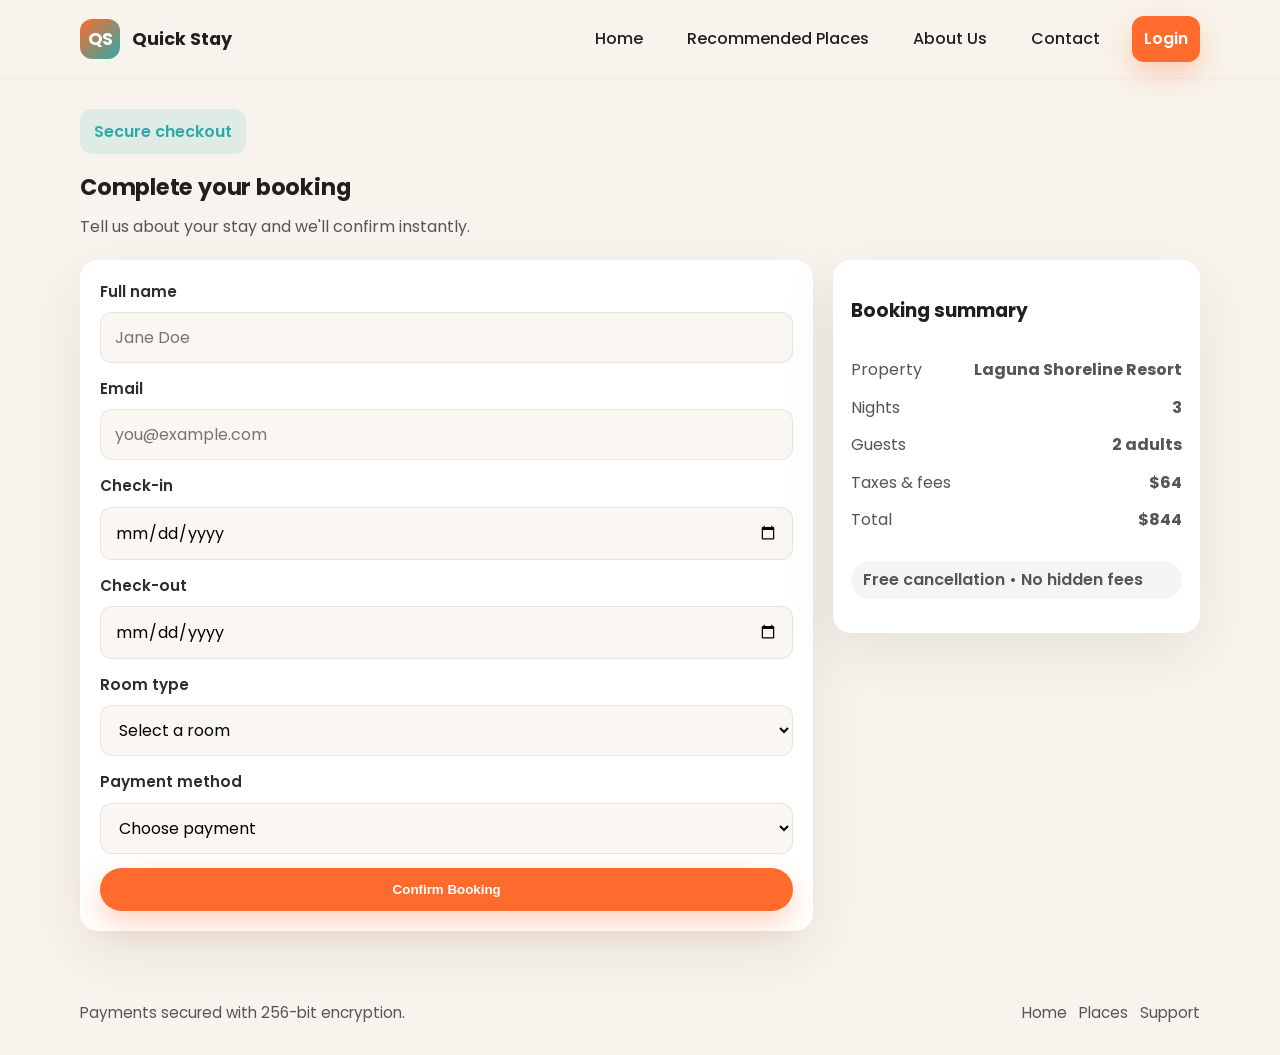
==== booking.html @ 5585d836 "Add Quick Stay multi-page frontend" ====
<!DOCTYPE html>
<html lang="en">
<head>
  <meta charset="UTF-8" />
  <meta name="viewport" content="width=device-width, initial-scale=1.0" />
  <title>Quick Stay | Booking</title>
  <link rel="preconnect" href="https://fonts.googleapis.com" />
  <link rel="preconnect" href="https://fonts.gstatic.com" crossorigin />
  <link href="https://fonts.googleapis.com/css2?family=Poppins:wght@300;400;600;700&display=swap" rel="stylesheet" />
  <link rel="stylesheet" href="assets/styles.css" />
</head>
<body>
  <header class="navbar">
    <div class="container inner">
      <div class="brand">
        <div class="logo" aria-hidden="true">QS</div>
        <span>Quick Stay</span>
      </div>
      <nav class="nav-links" aria-label="Primary">
        <a href="index.html">Home</a>
        <a href="places.html">Recommended Places</a>
        <a href="about.html">About Us</a>
        <a href="contact.html">Contact</a>
        <a class="btn btn-primary" href="booking.html" aria-current="page">Login</a>
      </nav>
    </div>
  </header>

  <main class="container section">
    <div class="badge" data-reveal>Secure checkout</div>
    <h1 class="section-title">Complete your booking</h1>
    <p class="section-subtitle">Tell us about your stay and we'll confirm instantly.</p>

    <div class="split">
      <form id="bookingForm" class="card form-card" aria-label="Booking form">
        <div class="field">
          <label for="name">Full name</label>
          <input id="name" name="name" type="text" placeholder="Jane Doe" required />
        </div>
        <div class="field">
          <label for="email">Email</label>
          <input id="email" name="email" type="email" placeholder="you@example.com" required />
        </div>
        <div class="field">
          <label for="checkin">Check-in</label>
          <input id="checkin" name="checkin" type="date" required />
        </div>
        <div class="field">
          <label for="checkout">Check-out</label>
          <input id="checkout" name="checkout" type="date" required />
        </div>
        <div class="field">
          <label for="room">Room type</label>
          <select id="room" name="room" required>
            <option value="">Select a room</option>
            <option>Oceanview Deluxe Suite</option>
            <option>Signature City Studio</option>
            <option>Garden Pool Villa</option>
          </select>
        </div>
        <div class="field">
          <label for="payment">Payment method</label>
          <select id="payment" name="payment" required>
            <option value="">Choose payment</option>
            <option>Visa •••• 2456</option>
            <option>Mastercard •••• 8831</option>
            <option>Pay at property</option>
          </select>
        </div>
        <button class="btn btn-primary" type="submit">Confirm Booking</button>
      </form>

      <aside class="card sidebar" data-reveal id="bookingSummary" aria-live="polite">
        <h3>Booking summary</h3>
        <div class="summary-row"><span>Property</span><strong>Laguna Shoreline Resort</strong></div>
        <div class="summary-row"><span>Nights</span><strong>3</strong></div>
        <div class="summary-row"><span>Guests</span><strong>2 adults</strong></div>
        <div class="summary-row"><span>Taxes & fees</span><strong>$64</strong></div>
        <div class="summary-row"><span>Total</span><strong>$844</strong></div>
        <p class="tag">Free cancellation • No hidden fees</p>
      </aside>
    </div>
  </main>

  <footer class="footer">
    <div class="container rows">
      <div>Payments secured with 256-bit encryption.</div>
      <div style="display:flex; gap:12px;">
        <a href="index.html">Home</a>
        <a href="places.html">Places</a>
        <a href="contact.html">Support</a>
      </div>
    </div>
  </footer>
  <script src="assets/app.js"></script>
</body>
</html>
---- assets/styles.css ----
:root {
  --bg: #f8f4ed;
  --card: #ffffff;
  --text: #1f1f1f;
  --muted: #555555;
  --accent: #ff6b2c;
  --teal: #2daaa8;
  --shadow: 0 20px 60px rgba(0, 0, 0, 0.08);
  --radius: 18px;
}

* {
  box-sizing: border-box;
}

body {
  margin: 0;
  font-family: "Poppins", system-ui, -apple-system, sans-serif;
  background: var(--bg);
  color: var(--text);
  line-height: 1.6;
  -webkit-font-smoothing: antialiased;
}

a {
  color: inherit;
  text-decoration: none;
}

img {
  max-width: 100%;
  display: block;
}

.container {
  width: min(1120px, 92vw);
  margin: 0 auto;
}

.card {
  background: var(--card);
  border-radius: var(--radius);
  box-shadow: var(--shadow);
}

.navbar {
  position: sticky;
  top: 0;
  z-index: 20;
  background: rgba(248, 244, 237, 0.94);
  backdrop-filter: blur(10px);
  border-bottom: 1px solid rgba(0, 0, 0, 0.04);
}

.navbar .inner {
  display: flex;
  align-items: center;
  justify-content: space-between;
  padding: 16px 0;
}

.brand {
  display: flex;
  align-items: center;
  gap: 12px;
  font-weight: 700;
  font-size: 1.1rem;
}

.brand .logo {
  width: 40px;
  height: 40px;
  border-radius: 12px;
  background: linear-gradient(135deg, var(--accent), var(--teal));
  display: grid;
  place-items: center;
  color: white;
  font-weight: 700;
  letter-spacing: -1px;
}

.nav-links {
  display: flex;
  align-items: center;
  gap: 20px;
  font-weight: 500;
}

.nav-links a {
  padding: 10px 12px;
  border-radius: 12px;
  transition: all 0.2s ease;
}

.nav-links a:hover,
.nav-links a.active {
  background: rgba(0, 0, 0, 0.04);
}

.btn {
  display: inline-flex;
  align-items: center;
  justify-content: center;
  gap: 8px;
  padding: 14px 20px;
  border-radius: 999px;
  border: none;
  cursor: pointer;
  font-weight: 600;
  transition: transform 0.15s ease, box-shadow 0.15s ease, background 0.2s ease;
}

.btn:focus-visible {
  outline: 2px solid var(--teal);
  outline-offset: 3px;
}

.btn-primary {
  background: var(--accent);
  color: white;
  box-shadow: 0 12px 30px rgba(255, 107, 44, 0.3);
}

.btn-primary:hover {
  transform: translateY(-1px);
  box-shadow: 0 16px 30px rgba(255, 107, 44, 0.35);
}

.btn-ghost {
  background: rgba(0, 0, 0, 0.05);
  color: var(--text);
}

.hero {
  padding: 32px 0 40px;
}

.hero-grid {
  display: grid;
  grid-template-columns: repeat(auto-fit, minmax(300px, 1fr));
  gap: 26px;
  align-items: center;
}

.hero h1 {
  font-size: clamp(32px, 5vw, 46px);
  margin: 0 0 14px;
  line-height: 1.15;
}

.hero h1 em {
  color: var(--teal);
  font-style: italic;
  font-weight: 700;
}

.hero p {
  color: var(--muted);
  margin-bottom: 20px;
}

.hero-visual {
  position: relative;
}

.hero-visual img {
  border-radius: 26px;
  box-shadow: var(--shadow);
  width: 100%;
  height: 100%;
  object-fit: cover;
  transform: translateZ(0);
  transition: transform 0.3s ease, box-shadow 0.3s ease;
}

.hero-visual:hover img {
  transform: translateY(-4px);
  box-shadow: 0 28px 80px rgba(0, 0, 0, 0.18);
}

.badge {
  display: inline-flex;
  align-items: center;
  gap: 6px;
  padding: 10px 14px;
  background: rgba(45, 170, 168, 0.12);
  color: var(--teal);
  border-radius: 12px;
  font-weight: 600;
  margin-bottom: 16px;
}

.search-card {
  margin-top: 26px;
  padding: 18px;
  display: grid;
  gap: 14px;
  grid-template-columns: repeat(auto-fit, minmax(180px, 1fr));
  align-items: end;
}

.field {
  display: flex;
  flex-direction: column;
  gap: 8px;
  font-weight: 600;
  color: #2d2d2d;
}

.field label {
  font-size: 0.95rem;
}

.field input,
.field select,
.field textarea {
  width: 100%;
  padding: 12px 14px;
  border-radius: 12px;
  border: 1px solid rgba(0, 0, 0, 0.08);
  background: #faf7f2;
  font-family: inherit;
  font-size: 1rem;
  transition: border-color 0.15s ease, box-shadow 0.15s ease;
}

.field textarea {
  min-height: 120px;
  resize: vertical;
}

.field input:focus,
.field select:focus,
.field textarea:focus {
  outline: none;
  border-color: var(--teal);
  box-shadow: 0 0 0 4px rgba(45, 170, 168, 0.15);
}

.search-results {
  margin-top: 12px;
  color: var(--teal);
  font-weight: 600;
}

.section-title {
  margin: 0 0 14px;
  font-size: 1.4rem;
  letter-spacing: -0.01em;
}

.section-subtitle {
  margin-top: -6px;
  margin-bottom: 20px;
  color: var(--muted);
}

.grid {
  display: grid;
  gap: 16px;
}

.grid-3 {
  grid-template-columns: repeat(auto-fit, minmax(240px, 1fr));
}

.hotel-card {
  display: flex;
  flex-direction: column;
  overflow: hidden;
  transition: transform 0.2s ease, box-shadow 0.2s ease;
}

.hotel-card:hover {
  transform: translateY(-6px);
  box-shadow: 0 26px 80px rgba(0, 0, 0, 0.14);
}

.hotel-card img {
  height: 170px;
  object-fit: cover;
}

.card-body {
  padding: 16px;
  display: grid;
  gap: 10px;
}

.card-meta {
  display: flex;
  justify-content: space-between;
  align-items: center;
  color: var(--muted);
  font-size: 0.95rem;
}

.price {
  font-weight: 700;
  color: var(--text);
}

.rating {
  color: #f6b63f;
  font-weight: 700;
}

.amenities {
  display: grid;
  grid-template-columns: repeat(auto-fit, minmax(160px, 1fr));
  gap: 12px;
}

.amenity {
  background: rgba(0, 0, 0, 0.03);
  padding: 12px;
  border-radius: 14px;
  display: flex;
  align-items: center;
  gap: 10px;
  font-weight: 600;
}

.sidebar {
  position: sticky;
  top: 90px;
  padding: 18px;
  display: grid;
  gap: 12px;
  align-self: start;
}

.summary-row {
  display: flex;
  justify-content: space-between;
  color: var(--muted);
}

.carousel {
  position: relative;
  overflow: hidden;
  border-radius: 18px;
}

.carousel img {
  width: 100%;
  height: 320px;
  object-fit: cover;
}

.carousel button {
  position: absolute;
  top: 50%;
  transform: translateY(-50%);
  background: rgba(0, 0, 0, 0.5);
  color: white;
  border: none;
  width: 40px;
  height: 40px;
  border-radius: 50%;
  cursor: pointer;
  display: grid;
  place-items: center;
}

.carousel button.prev {
  left: 12px;
}

.carousel button.next {
  right: 12px;
}

.section {
  padding: 30px 0 10px;
}

.split {
  display: grid;
  grid-template-columns: 2fr 1fr;
  gap: 20px;
}

.footer {
  margin-top: 40px;
  padding: 20px 0 30px;
  color: var(--muted);
  font-size: 0.95rem;
}

.footer .rows {
  display: flex;
  justify-content: space-between;
  flex-wrap: wrap;
  gap: 14px;
}

.form-card {
  padding: 20px;
  display: grid;
  gap: 14px;
}

.map-placeholder {
  height: 260px;
  border-radius: 18px;
  background: linear-gradient(135deg, rgba(45, 170, 168, 0.12), rgba(255, 107, 44, 0.12));
  display: grid;
  place-items: center;
  color: var(--muted);
  font-weight: 600;
}

.staggered-images {
  display: grid;
  grid-template-columns: repeat(auto-fit, minmax(220px, 1fr));
  gap: 14px;
}

.staggered-images img:nth-child(2) {
  margin-top: 20px;
}

.tag {
  display: inline-flex;
  align-items: center;
  padding: 6px 12px;
  border-radius: 999px;
  background: rgba(0, 0, 0, 0.04);
  font-weight: 600;
  color: var(--muted);
}

.error {
  color: #d93025;
  font-weight: 600;
}

.success {
  color: var(--teal);
  font-weight: 700;
}

@media (max-width: 900px) {
  .navbar .inner {
    flex-direction: column;
    align-items: flex-start;
    gap: 12px;
  }

  .split {
    grid-template-columns: 1fr;
  }

  .sidebar {
    position: static;
  }
}

@media (max-width: 640px) {
  .nav-links {
    flex-wrap: wrap;
  }

  .search-card {
    grid-template-columns: 1fr;
  }

  .hotel-card img {
    height: 200px;
  }
}
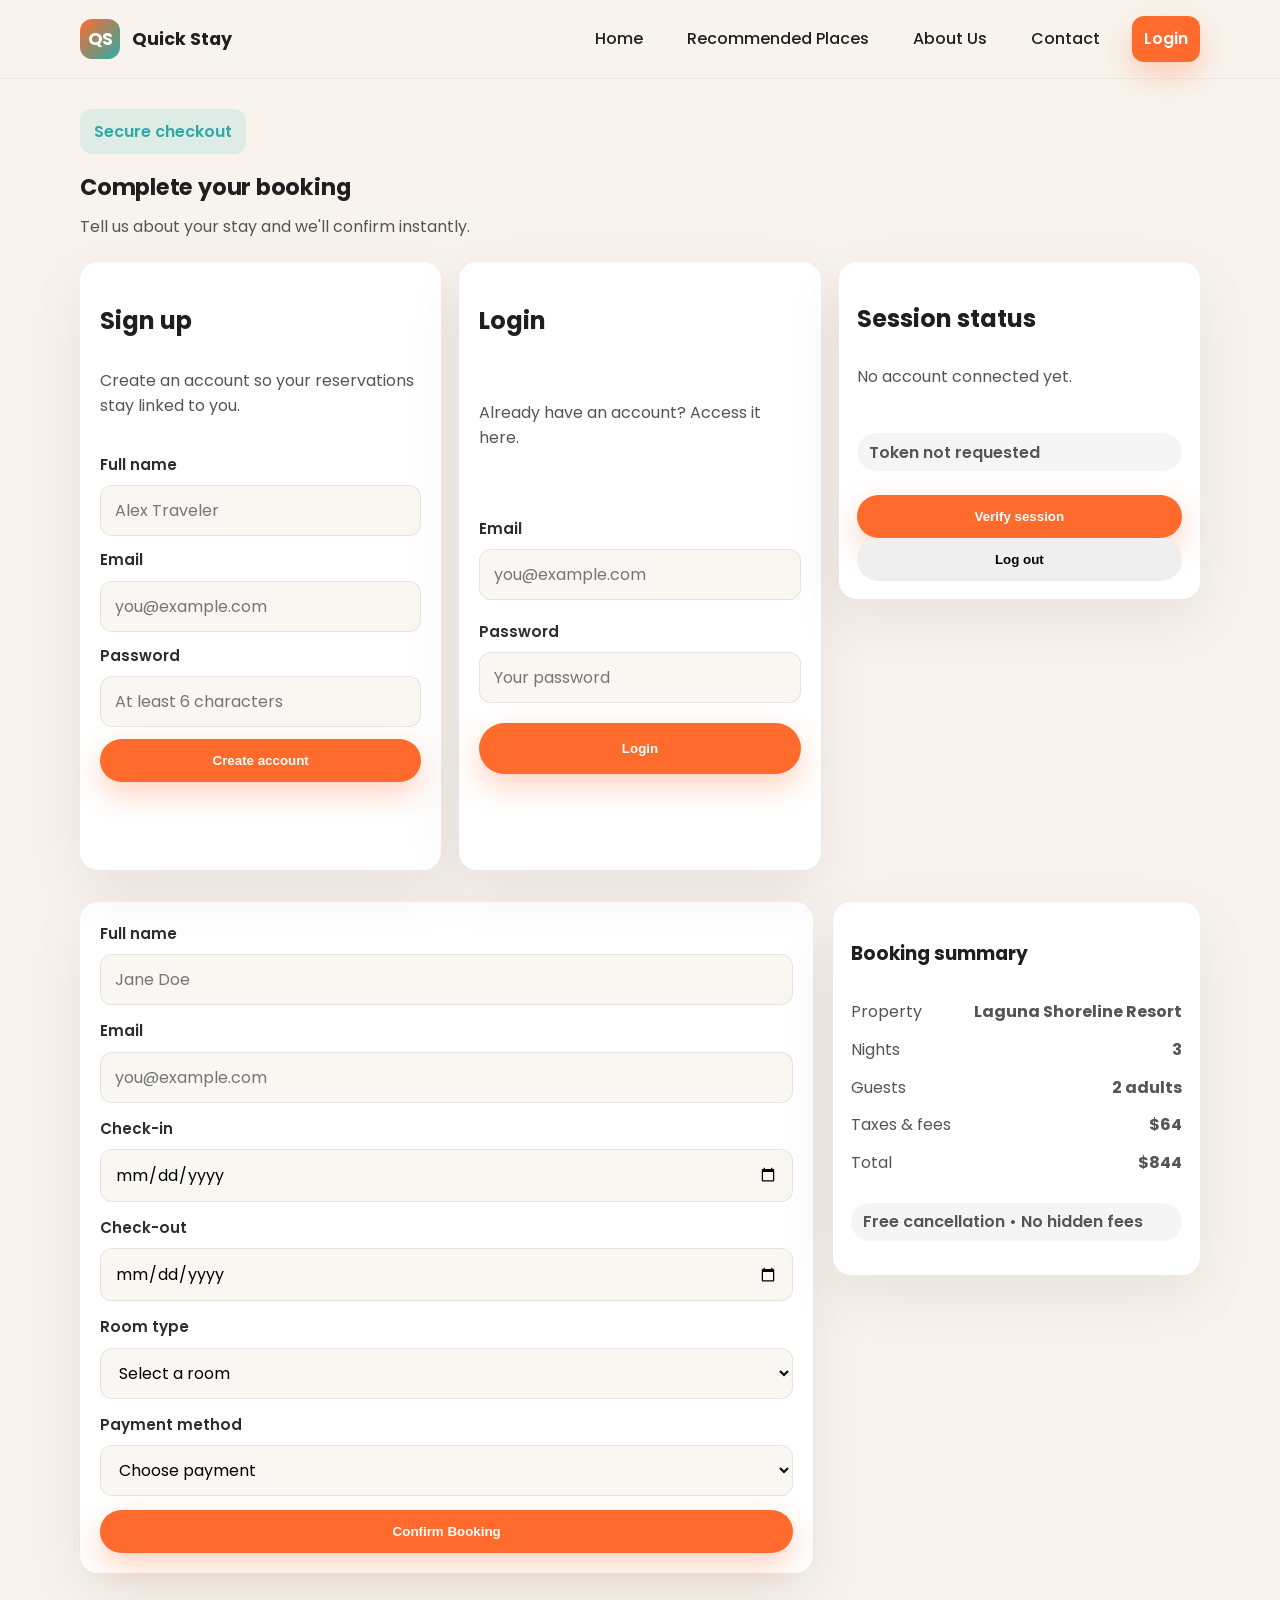
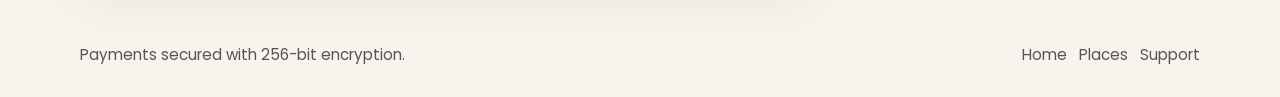
==== commit 7220fbef: "Add local auth backend and refresh homepage visuals" ====
--- a/booking.html
+++ b/booking.html
@@ -30,6 +30,57 @@
     <div class="badge" data-reveal>Secure checkout</div>
     <h1 class="section-title">Complete your booking</h1>
     <p class="section-subtitle">Tell us about your stay and we'll confirm instantly.</p>
+
+    <section class="auth-grid" aria-label="Account creation and login">
+      <article class="card form-card" data-reveal>
+        <h2>Sign up</h2>
+        <p class="section-subtitle">Create an account so your reservations stay linked to you.</p>
+        <form id="signupForm" class="stacked" aria-label="Sign up form">
+          <div class="field">
+            <label for="signupName">Full name</label>
+            <input id="signupName" name="name" type="text" required placeholder="Alex Traveler" />
+          </div>
+          <div class="field">
+            <label for="signupEmail">Email</label>
+            <input id="signupEmail" name="email" type="email" required placeholder="you@example.com" />
+          </div>
+          <div class="field">
+            <label for="signupPassword">Password</label>
+            <input id="signupPassword" name="password" type="password" required minlength="6" placeholder="At least 6 characters" />
+          </div>
+          <button type="submit" class="btn btn-primary">Create account</button>
+          <p id="signupStatus" class="form-status" aria-live="polite"></p>
+        </form>
+      </article>
+
+      <article class="card form-card" data-reveal>
+        <h2>Login</h2>
+        <p class="section-subtitle">Already have an account? Access it here.</p>
+        <form id="loginForm" class="stacked" aria-label="Login form">
+          <div class="field">
+            <label for="loginEmail">Email</label>
+            <input id="loginEmail" name="email" type="email" required placeholder="you@example.com" />
+          </div>
+          <div class="field">
+            <label for="loginPassword">Password</label>
+            <input id="loginPassword" name="password" type="password" required placeholder="Your password" />
+          </div>
+          <button type="submit" class="btn btn-primary">Login</button>
+          <p id="loginStatus" class="form-status" aria-live="polite"></p>
+        </form>
+      </article>
+
+      <article class="card sidebar" data-reveal id="profilePanel" aria-live="polite">
+        <h2>Session status</h2>
+        <p id="authStatus" class="section-subtitle">No account connected yet.</p>
+        <div class="summary-row" id="profileDetails"></div>
+        <div class="tag" id="tokenStatus">Token not requested</div>
+        <div class="rows" style="margin-top:12px; gap:10px;">
+          <button class="btn btn-primary" id="checkToken">Verify session</button>
+          <button class="btn" id="logoutBtn" type="button">Log out</button>
+        </div>
+      </article>
+    </section>
 
     <div class="split">
       <form id="bookingForm" class="card form-card" aria-label="Booking form">
--- a/assets/styles.css
+++ b/assets/styles.css
@@ -441,6 +441,27 @@
   font-weight: 700;
 }
 
+.auth-grid {
+  display: grid;
+  grid-template-columns: repeat(auto-fit, minmax(280px, 1fr));
+  gap: 18px;
+  margin: 22px 0 32px;
+}
+
+.stacked {
+  display: grid;
+  gap: 12px;
+}
+
+.form-status {
+  min-height: 24px;
+  font-weight: 600;
+}
+
+#profilePanel .rows .btn {
+  width: 100%;
+}
+
 @media (max-width: 900px) {
   .navbar .inner {
     flex-direction: column;
